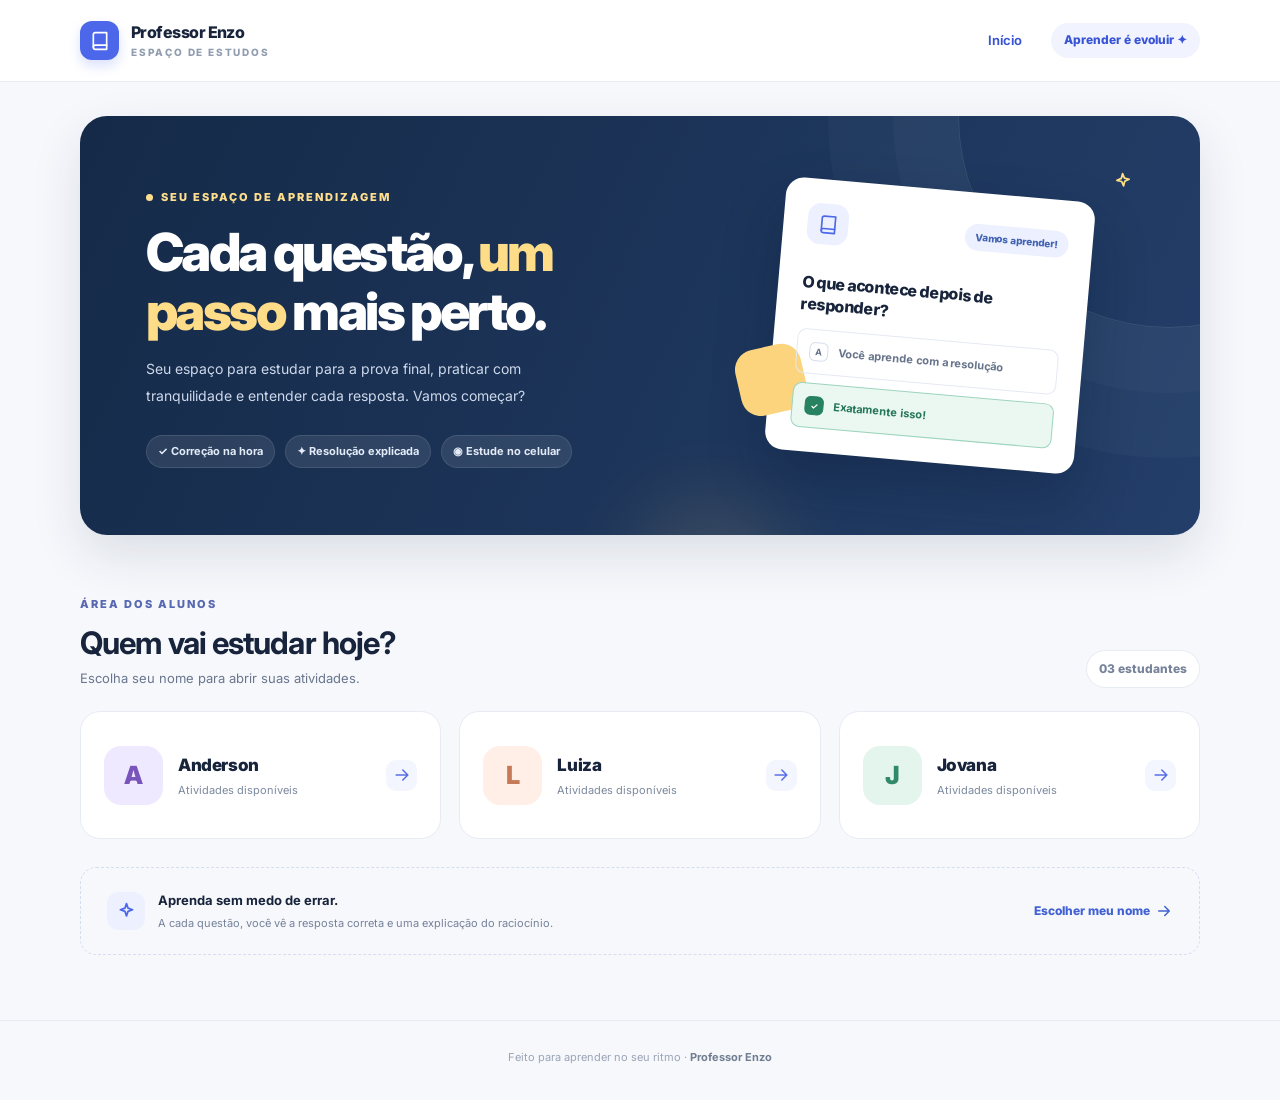
==== capitulos.html @ 3ced5362 "Adiciona aplicativo Professor Enzo" ====
<!doctype html>
<html lang="pt-BR">
<head>
  <meta charset="UTF-8" />
  <meta name="viewport" content="width=device-width, initial-scale=1.0" />
  <meta name="theme-color" content="#142743" />
  <meta name="description" content="Plataforma de atividades e revisão do Professor Enzo. Pratique questões e aprenda com as resoluções." />
  <title>Capítulos | Professor Enzo</title>
  <link rel="preconnect" href="https://fonts.googleapis.com" />
  <link rel="preconnect" href="https://fonts.gstatic.com" crossorigin />
  <link href="https://fonts.googleapis.com/css2?family=Inter:wght@400;500;600;650;700;750;800;850;900&display=swap" rel="stylesheet" />
  <link rel="stylesheet" href="styles.css" />
  <script defer src="questions.js"></script>
  <script defer src="app.js"></script>
</head>
<body data-page="capitulos">
  <header class="site-header"><div class="container">
    <a class="brand" href="index.html" aria-label="Professor Enzo - Início"><span class="brand-mark"><svg width="20" height="20" viewBox="0 0 24 24" fill="none" stroke="currentColor" stroke-width="2" stroke-linecap="round" stroke-linejoin="round" aria-hidden="true"><path d="M4 19.5A2.5 2.5 0 0 1 6.5 17H20"/><path d="M6.5 2H20v20H6.5A2.5 2.5 0 0 1 4 19.5v-15A2.5 2.5 0 0 1 6.5 2Z"/></svg></span><span class="brand-copy">Professor Enzo<small>Espaço de estudos</small></span></a>
    <nav class="nav" aria-label="Navegação principal"><a class="nav-link " href="index.html">Início</a><span class="header-icon">Aprender é evoluir ✦</span></nav>
  </div></header>
  <main class="container subpage-main">
  <a class="back-link" href="index.html"><svg width="17" height="17" viewBox="0 0 24 24" fill="none" stroke="currentColor" stroke-width="2" stroke-linecap="round" stroke-linejoin="round" aria-hidden="true"><path d="m15 18-6-6 6-6"/></svg> Voltar para os alunos</a>
  <div class="page-heading"><span class="eyebrow dark-eyebrow">Seu cantinho de estudos</span><h1>Olá, <span data-aluno-nome></span>! <span aria-hidden="true">✦</span></h1><p>Escolha uma revisão e avance no seu próprio ritmo.</p></div>
  <section aria-label="Capítulos disponíveis" class="chapter-layout">
    <article class="chapter-card"><div class="chapter-top"><span class="chapter-icon"><svg width="20" height="20" viewBox="0 0 24 24" fill="none" stroke="currentColor" stroke-width="2" stroke-linecap="round" stroke-linejoin="round" aria-hidden="true"><path d="M4 19.5A2.5 2.5 0 0 1 6.5 17H20"/><path d="M6.5 2H20v20H6.5A2.5 2.5 0 0 1 4 19.5v-15A2.5 2.5 0 0 1 6.5 2Z"/></svg></span><span class="chapter-tag">CAPÍTULO 01</span></div>
      <h2 id="capitulo-titulo">Revisão geral</h2><p class="chapter-subtitle" id="capitulo-subtitulo"></p>
      <p class="chapter-desc" id="capitulo-descricao"></p>
      <div class="chapter-info"><span><svg width="20" height="20" viewBox="0 0 24 24" fill="none" stroke="currentColor" stroke-width="2" stroke-linecap="round" stroke-linejoin="round" aria-hidden="true"><path d="M4 19.5A2.5 2.5 0 0 1 6.5 17H20"/><path d="M6.5 2H20v20H6.5A2.5 2.5 0 0 1 4 19.5v-15A2.5 2.5 0 0 1 6.5 2Z"/></svg> <strong id="total-questoes">06</strong> questões</span><span><svg width="17" height="17" viewBox="0 0 24 24" fill="none" stroke="currentColor" stroke-width="2" stroke-linecap="round" stroke-linejoin="round" aria-hidden="true"><path d="m5 12 4 4L19 6"/></svg> Correção comentada</span></div>
      <div class="progress-metadata"><strong>Seu progresso</strong><span id="progresso-texto">Ainda não iniciada</span></div>
      <div class="progress-track" role="progressbar" aria-label="Progresso do capítulo"><div class="progress-fill" id="progresso-barra"></div></div>
      <div class="chapter-actions"><a id="iniciar-quiz" class="btn btn-primary" href="quiz.html"><span id="iniciar-texto">Começar revisão</span><svg width="18" height="18" viewBox="0 0 24 24" fill="none" stroke="currentColor" stroke-width="2" stroke-linecap="round" stroke-linejoin="round" aria-hidden="true"><path d="M5 12h14m-6-6 6 6-6 6"/></svg></a><a class="btn btn-outline" hidden id="ver-resultado" href="resultado.html">Ver meu resultado</a></div>
    </article>
    <aside class="how-card"><div class="how-head"><svg width="21" height="21" viewBox="0 0 24 24" fill="none" stroke="currentColor" stroke-width="2" stroke-linecap="round" stroke-linejoin="round" aria-hidden="true"><path d="m12 3 1.8 5.2L19 10l-5.2 1.8L12 17l-1.8-5.2L5 10l5.2-1.8L12 3Z"/></svg> <strong>Como funciona?</strong></div><p>Você não precisa acertar tudo de primeira. O mais importante é aprender.</p>
      <div class="how-steps"><div class="how-step"><span class="how-number">01</span><div><strong>Leia a questão</strong><span>Analise as alternativas com atenção.</span></div></div><div class="how-step"><span class="how-number">02</span><div><strong>Escolha sua resposta</strong><span>A correção aparece na hora.</span></div></div><div class="how-step"><span class="how-number">03</span><div><strong>Entenda a resolução</strong><span>Veja a explicação, acertando ou errando.</span></div></div><div class="how-step"><span class="how-number">04</span><div><strong>Confira seu resultado</strong><span>Veja os acertos e o que pode revisar.</span></div></div></div>
    </aside>
  </section>
  <div class="demo-notice">✦ Esta versão contém <strong>questões de demonstração</strong>. As questões reais poderão ser adicionadas depois no arquivo local de questões.</div>
</main>
  <footer class="site-footer">Feito para aprender no seu ritmo · <strong>Professor Enzo</strong></footer>
</body>
</html>
---- styles.css ----
:root {
  --navy: #142743;
  --navy-light: #213a5b;
  --blue: #4c67e9;
  --blue-deep: #3854d6;
  --blue-soft: #ecf0ff;
  --ink: #17243b;
  --subtle: #69768d;
  --bg: #f7f8fc;
  --line: #e7ebf2;
  --surface: #fff;
  --green: #187a59;
  --green-soft: #eaf8f0;
  --red: #bd4b4b;
  --red-soft: #fff0f0;
  --yellow: #ffd779;
  --shadow: 0 18px 60px rgba(32,50,95,.07);
  color-scheme: light;
}
* { box-sizing: border-box; }
html { scroll-behavior: smooth; }
body { margin: 0; background: var(--bg); color: var(--ink); font-family: 'Inter', -apple-system, BlinkMacSystemFont, 'Segoe UI', Arial, sans-serif; line-height: 1.55; -webkit-font-smoothing: antialiased; }
a { color: inherit; text-decoration: none; }
button { font: inherit; }
button, a { -webkit-tap-highlight-color: transparent; }
button:focus-visible, a:focus-visible, summary:focus-visible { outline: 3px solid #8d9cf7; outline-offset: 3px; }
button:disabled { cursor: not-allowed; }
.container { width: min(1120px, calc(100% - 48px)); margin-inline: auto; }
.container-narrow { width: min(820px, calc(100% - 48px)); margin-inline: auto; }
.site-header { height: 82px; display: flex; align-items: center; background: #fff; border-bottom: 1px solid var(--line); }
.site-header .container { display: flex; align-items: center; justify-content: space-between; gap: 24px; }
.brand { display: inline-flex; align-items: center; gap: 12px; font-weight: 800; letter-spacing: -.55px; font-size: 16px; }
.brand-mark { width: 39px; height: 39px; color: white; background: var(--blue); border-radius: 12px; display: grid; place-items: center; box-shadow: 0 6px 12px rgba(76,103,233,.2); }
.brand-copy { display: flex; flex-direction: column; line-height: 1.2; }
.brand-copy small { color: #909caf; font-size: 10px; text-transform: uppercase; letter-spacing: 1.8px; font-weight: 800; margin-top: 4px; }
.nav { display: flex; align-items: center; gap: 29px; font-size: 13px; font-weight: 650; color: #69758b; }
.nav-link { display: inline-flex; align-items: center; gap: 8px; transition: color .2s; }
.nav-link:hover, .nav-link.current { color: var(--blue-deep); }
.header-icon { background: #f1f3fe; color: var(--blue-deep); padding: 8px 13px; border-radius: 999px; font-size: 12px; font-weight: 800; }
.hero { position: relative; overflow: hidden; margin-top: 34px; border-radius: 27px; min-height: 392px; padding: 55px 66px; background: linear-gradient(115deg, #152a48 0%, #233e69 100%); color: #fff; box-shadow: 0 20px 50px rgba(20,39,67,.12); display: grid; grid-template-columns: 1.15fr .85fr; gap: 28px; align-items: center; }
.hero::before { content: ''; position: absolute; width: 420px; height: 420px; right: -180px; top: -210px; border: 1px solid rgba(255,255,255,.11); border-radius: 50%; box-shadow: 0 0 0 65px rgba(255,255,255,.025),0 0 0 130px rgba(255,255,255,.023); }
.hero::after { content: ''; position: absolute; width: 165px; height: 165px; left: 49%; bottom: -125px; background: #f3c976; opacity: .12; filter: blur(36px); border-radius: 50%; }
.hero-content { position: relative; z-index: 2; }
.eyebrow { display: inline-flex; align-items: center; gap: 8px; font-size: 11px; line-height: 1.4; text-transform: uppercase; letter-spacing: 2px; font-weight: 850; }
.eyebrow.hero-eyebrow { color: #ffdf8d; }
.eyebrow.dark-eyebrow { color: #5869b2; }
.eyebrow-dot { width: 7px; height: 7px; border-radius: 99px; background: currentColor; display: inline-block; }
.hero h1 { max-width: 560px; margin: 15px 0 15px; font-size: clamp(33px, 4.1vw, 53px); letter-spacing: -2.6px; line-height: 1.13; font-weight: 850; }
.hero h1 em { font-style: normal; color: #ffdc87; }
.hero p { max-width: 430px; margin: 0; color: #cdd8ea; font-size: 14px; line-height: 1.9; }
.hero-chips { display: flex; gap: 10px; flex-wrap: wrap; margin-top: 26px; }
.hero-chip { padding: 7px 11px; font-size: 11px; font-weight: 700; background: rgba(255,255,255,.095); border: 1px solid rgba(255,255,255,.10); border-radius: 100px; color: #e4ebf8; }
.hero-art { z-index: 1; position: relative; padding: 18px; }
.paper-card { position: relative; min-height: 252px; width: min(100%, 310px); margin: auto; background: #fff; color: var(--ink); border-radius: 18px; box-shadow: 0 28px 55px rgba(8,23,49,.27); padding: 24px; transform: rotate(5deg); }
.paper-card::before { content: ''; position: absolute; width: 67px; height: 67px; left: -32px; bottom: 35px; border-radius: 20px; background: #fbd47d; z-index: -1; transform: rotate(-18deg); }
.paper-top { display: flex; justify-content: space-between; align-items: center; gap: 12px; margin-bottom: 28px; }
.paper-icon { width: 41px; height: 41px; border-radius: 13px; display: grid; place-items: center; background: #ecf0ff; color: var(--blue); }
.paper-pill { color: #4163b2; background: #edf1ff; padding: 6px 10px; border-radius: 100px; font-size: 10px; font-weight: 800; }
.paper-title { margin: 0 0 14px; font-size: 16px; line-height: 1.35; font-weight: 800; letter-spacing: -.4px; }
.paper-option { display: flex; align-items: center; gap: 10px; padding: 12px; margin-top: 9px; border: 1px solid #e5e9f4; border-radius: 9px; font-size: 11px; font-weight: 700; color: #66738a; }
.paper-option span { border: 1px solid #d7deeb; width: 19px; height: 19px; border-radius: 6px; display: inline-grid; place-items: center; font-size: 9px; }
.paper-option.chosen { background: #ebf8f2; border-color: #9cd4bd; color: #237656; }
.paper-option.chosen span { color: #fff; background: #26825f; border-color: #26825f; }
.float-star { position: absolute; color: #ffdf84; right: 0; top: 0; transform: rotate(-5deg); }
.section-title-row { display: flex; justify-content: space-between; align-items: end; margin: 55px 0 23px; gap: 18px; }
.section-title-row h2 { font-size: clamp(23px, 3vw, 31px); letter-spacing: -.9px; line-height: 1.3; margin: 8px 0 5px; }
.section-title-row p { color: var(--subtle); font-size: 13px; margin: 0; }
.section-counter { font-size: 12px; font-weight: 800; color: #77839a; background: #fff; border: 1px solid var(--line); padding: 9px 12px; border-radius: 100px; white-space: nowrap; }
.students-grid { display: grid; grid-template-columns: repeat(3, minmax(0,1fr)); gap: 18px; }
.aluno-card { background: #fff; border: 1px solid #e7ebf4; padding: 23px; border-radius: 20px; display: flex; align-items: center; gap: 15px; min-height: 128px; transition: transform .2s, box-shadow .2s, border-color .2s; }
.aluno-card:hover { transform: translateY(-4px); box-shadow: var(--shadow); border-color: #c8d2fd; }
.avatar { width: 59px; height: 59px; border-radius: 17px; display: grid; place-items: center; font-size: 25px; font-weight: 850; flex-shrink: 0; }
.avatar-violet { background: #eee9ff; color: #7954bb; }
.avatar-peach { background: #ffefe6; color: #c57956; }
.avatar-mint { background: #e4f5ed; color: #318a67; }
.card-details { min-width: 0; flex: 1; }
.aluno-name { display: block; font-size: 17px; font-weight: 850; letter-spacing: -.4px; }
.aluno-status { color: #7c899e; font-size: 11px; line-height: 1.4; display: block; margin-top: 5px; }
.card-arrow { flex: 0 0 31px; width: 31px; height: 31px; background: #f3f5ff; color: #596fe6; border-radius: 10px; display: grid; place-items: center; }
.info-strip { margin: 28px 0 65px; padding: 22px 26px; border-radius: 16px; border: 1px dashed #d5def1; display: flex; align-items: center; justify-content: space-between; gap: 15px; }
.info-strip-inner { display: flex; align-items: center; gap: 13px; }
.info-icon { color: var(--blue); display: grid; place-items: center; height: 38px; width: 38px; background: #ecf0ff; border-radius: 12px; flex-shrink: 0; }
.info-strip strong { display: block; font-size: 13px; }
.info-strip p { font-size: 11px; color: #75829a; margin: 4px 0 0; }
.link-small { white-space: nowrap; display: inline-flex; align-items: center; gap: 5px; font-size: 12px; color: #4161d4; font-weight: 800; }
.site-footer { text-align: center; padding: 28px 24px 34px; color: #9aa4b6; font-size: 11px; border-top: 1px solid var(--line); }
.site-footer strong { color: #717e92; }
/* Páginas internas */
.subpage-main { padding: 37px 0 84px; }
.back-link { display: inline-flex; gap: 7px; align-items: center; color: #65748b; font-size: 12px; font-weight: 750; padding: 6px 0; }
.back-link:hover { color: var(--blue); }
.page-heading { margin-top: 30px; margin-bottom: 33px; }
.page-heading h1 { margin: 8px 0 8px; font-size: clamp(31px, 4vw, 43px); line-height: 1.2; letter-spacing: -1.8px; }
.page-heading h1 span { color: var(--blue); }
.page-heading p { margin: 0; color: var(--subtle); font-size: 14px; }
.chapter-layout { display: grid; grid-template-columns: minmax(0, 1.7fr) minmax(245px, .9fr); gap: 20px; align-items: stretch; }
.chapter-card { padding: 35px; border: 1px solid var(--line); background: #fff; border-radius: 22px; box-shadow: 0 10px 45px rgba(37,50,88,.045); }
.chapter-top { display: flex; justify-content: space-between; align-items: start; gap: 20px; }
.chapter-icon { height: 60px; width: 60px; background: #ebefff; color: #4c67e9; display: grid; place-items: center; border-radius: 19px; }
.chapter-tag { color: #4964d8; background: #eef1ff; border-radius: 100px; display: inline-block; padding: 7px 12px; font-weight: 800; font-size: 10px; }
.chapter-card h2 { font-size: clamp(24px, 3vw, 31px); letter-spacing: -1px; margin: 28px 0 3px; line-height: 1.2; }
.chapter-card .chapter-subtitle { font-size: 13px; color: #61718a; font-weight: 700; margin: 0; }
.chapter-desc { color: #748095; line-height: 1.9; font-size: 13px; max-width: 495px; margin: 17px 0 23px; }
.chapter-info { display: flex; align-items: center; gap: 14px; padding-bottom: 24px; border-bottom: 1px solid var(--line); flex-wrap: wrap; }
.chapter-info span { display: flex; align-items: center; gap: 7px; color: #53627b; font-size: 12px; font-weight: 700; }
.chapter-info svg { color: #657bde; }
.progress-metadata { display: flex; justify-content: space-between; gap: 10px; font-size: 11px; margin: 23px 0 9px; }
.progress-metadata strong { color: #495a75; }
.progress-metadata span { color: #8a96a9; }
.progress-track { background: #e8ecf7; border-radius: 100px; height: 8px; overflow: hidden; }
.progress-fill { height: 100%; width: 0; background: linear-gradient(90deg,#627afa,#5068e8); border-radius: inherit; transition: width .3s ease; }
.btn { min-height: 52px; border-radius: 12px; display: inline-flex; align-items: center; justify-content: center; gap: 11px; padding: 12px 22px; border: 0; cursor: pointer; font-size: 13px; line-height: 1.35; font-weight: 800; transition: transform .16s, background .16s, box-shadow .16s; }
.btn:hover:not(:disabled) { transform: translateY(-2px); }
.btn-primary { background: var(--blue); color: #fff; box-shadow: 0 9px 20px rgba(65,89,217,.15); }
.btn-primary:hover:not(:disabled) { background: var(--blue-deep); }
.btn-outline { background: #fff; color: #4660cf; border: 1px solid #d8dff4; }
.btn-outline:hover:not(:disabled) { background: #f8f9ff; }
.btn:disabled { opacity: .42; box-shadow: none; }
.btn-block { width: 100%; }
.chapter-actions { margin-top: 25px; display: flex; gap: 10px; flex-wrap: wrap; }
.how-card { background: #eaf0ff; border-radius: 22px; padding: 30px 26px; }
.how-head { display: flex; align-items: center; gap: 11px; color: #28457a; font-size: 16px; letter-spacing: -.5px; }
.how-head svg { color: var(--blue); }
.how-card p { font-size: 12px; color: #657a9d; line-height: 1.85; margin: 12px 0 24px; }
.how-steps { display: flex; flex-direction: column; gap: 26px; }
.how-step { display: flex; gap: 13px; align-items: start; }
.how-number { width: 31px; height: 31px; display: grid; place-items: center; flex: 0 0 31px; border-radius: 10px; background: #fff; color: #516bd4; font-size: 11px; font-weight: 850; }
.how-step strong { font-size: 12px; display: block; color: #354e79; }
.how-step span:last-child { font-size: 11px; color: #7182a1; display: block; margin-top: 3px; line-height: 1.6; }
.demo-notice { margin-top: 20px; padding: 14px 18px; background: #fff9ed; border: 1px solid #f3e5c4; color: #987441; border-radius: 13px; font-size: 12px; }
/* Quiz */
.quiz-topline { display: flex; align-items: center; justify-content: space-between; gap: 12px; margin-bottom: 28px; }
.quiz-user { display: flex; align-items: center; gap: 8px; font-size: 12px; font-weight: 800; color: #475879; background: #fff; padding: 6px 11px 6px 6px; border: 1px solid var(--line); border-radius: 100px; }
.quiz-user .avatar { height: 28px; width: 28px; font-size: 12px; border-radius: 50%; }
.quiz-meta { margin: 0 0 28px; }
.quiz-meta-heading { display: flex; justify-content: space-between; align-items: end; gap: 14px; margin-bottom: 13px; }
.quiz-meta-heading h1 { font-size: 24px; letter-spacing: -.8px; margin: 6px 0 0; }
.quiz-meta-heading > span { font-size: 12px; font-weight: 800; color: #65728b; }
.quiz-card { background: #fff; padding: clamp(25px, 5vw, 43px); border: 1px solid var(--line); border-radius: 22px; box-shadow: 0 13px 60px rgba(28,46,83,.055); }
.question-heading { display: flex; align-items: center; gap: 11px; flex-wrap: wrap; margin-bottom: 22px; }
.question-index { background: #eef1ff; color: var(--blue-deep); font-size: 11px; font-weight: 900; padding: 7px 11px; border-radius: 8px; text-transform: uppercase; letter-spacing: .5px; }
.question-subject { font-size: 11px; color: #8b96a8; font-weight: 800; }
.question-text { font-size: clamp(19px,2.5vw,24px); font-weight: 800; letter-spacing: -.65px; line-height: 1.5; margin: 0 0 27px; }
.choose-label { font-size: 11px; color: #8794a8; font-weight: 800; margin: 0 0 12px; }
.options-grid { display: grid; gap: 11px; }
.opcao { display: flex; align-items: center; text-align: left; width: 100%; gap: 14px; background: #fff; border: 1.5px solid #e6eaf2; padding: 13px 17px; border-radius: 12px; min-height: 65px; color: var(--ink); cursor: pointer; transition: border-color .15s, background .15s, box-shadow .15s; }
.opcao:not(:disabled):hover { border-color: #b8c5ff; background: #fcfdff; }
.opcao-letra { height: 33px; width: 33px; flex: 0 0 33px; background: #f3f5fa; border: 1px solid #e7ebf2; display: grid; place-items: center; color: #718098; border-radius: 9px; font-weight: 850; font-size: 12px; }
.opcao-texto { flex: 1; font-size: 13px; font-weight: 650; line-height: 1.6; }
.opcao-indicador { height: 21px; width: 21px; display: grid; place-items: center; flex-shrink: 0; }
.opcao.is-selected { background: #f7f8ff; border-color: #657af0; box-shadow: 0 0 0 2px rgba(101,122,240,.09); }
.opcao.is-selected .opcao-letra { color: #fff; background: #5d71eb; border-color: #5d71eb; }
.opcao.is-correct { border-color: #8dc9af; background: #eef9f3; box-shadow: none; }
.opcao.is-correct .opcao-letra { color: #fff; background: #299267; border-color: #299267; }
.opcao.is-correct .opcao-indicador { color: #208c5f; }
.opcao.is-wrong { border-color: #ecadad; background: #fff4f4; box-shadow: none; }
.opcao.is-wrong .opcao-letra { color: #fff; background: #cd5b5b; border-color: #cd5b5b; }
.opcao.is-wrong .opcao-indicador { color: #cb5555; }
.opcao:disabled { cursor: default; }
.question-actions { display: flex; justify-content: end; align-items: center; margin-top: 25px; }
.question-actions .btn { min-width: 190px; }
.feedback { margin-top: 29px; border-radius: 15px; padding: 22px; }
.feedback-certo { background: #eef9f2; border: 1px solid #c7ead6; }
.feedback-errado { background: #fff4f2; border: 1px solid #f1d8d0; }
.feedback-top { display: flex; align-items: start; gap: 12px; }
.feedback-symbol { display: grid; place-items: center; flex-shrink: 0; width: 31px; height: 31px; border-radius: 50%; color: #fff; background: #279261; }
.feedback-errado .feedback-symbol { background: #ce6960; }
.feedback h3 { font-size: 15px; letter-spacing: -.3px; margin: 0 0 4px; color: #206d50; }
.feedback-errado h3 { color: #ac514e; }
.feedback p { font-size: 12px; line-height: 1.8; margin: 0; color: #536d61; }
.feedback-errado p { color: #885f5d; }
.feedback-resolution { margin-top: 18px; padding-top: 17px; border-top: 1px solid rgba(0,0,0,.08); }
.feedback-resolution strong { display: block; font-size: 12px; margin-bottom: 6px; }
.quiz-help { margin-top: 20px; color: #8b97aa; text-align: center; font-size: 11px; }
/* Result */
.result-heading { text-align: center; margin: 29px 0 26px; }
.result-heading h1 { font-size: clamp(30px,4vw,40px); margin: 10px 0 6px; letter-spacing: -1.6px; }
.result-heading p { color: var(--subtle); font-size: 13px; margin: 0; }
.result-summary { background: #fff; border: 1px solid var(--line); border-radius: 22px; padding: 32px; text-align: center; box-shadow: var(--shadow); }
.result-ring { width: 175px; height: 175px; margin: 3px auto 19px; border-radius: 50%; background: conic-gradient(#5570ed var(--percentual,0%), #edf0f9 0); display: grid; place-items: center; }
.result-ring-inner { background: #fff; border-radius: 50%; width: 143px; height: 143px; display: flex; flex-direction: column; justify-content: center; align-items: center; }
.result-ring-inner strong { font-size: 39px; line-height: 1.2; letter-spacing: -1.8px; }
.result-ring-inner span { color: #9ba5b5; font-size: 11px; font-weight: 700; }
.result-message { font-size: 16px; margin: 0 0 23px; letter-spacing: -.4px; font-weight: 750; }
.result-stats { display: grid; grid-template-columns: repeat(3, 1fr); max-width: 540px; margin: 0 auto; gap: 11px; }
.stat { padding: 13px 10px; border-radius: 12px; background: #f7f8fc; }
.stat strong { display: block; font-size: 25px; line-height: 1.4; }
.stat span { font-size: 11px; color: #79859a; font-weight: 750; }
.stat.correct strong { color: #259166; }
.stat.incorrect strong { color: #d56b67; }
.results-title { margin: 36px 0 16px; display: flex; justify-content: space-between; align-items: end; gap: 12px; }
.results-title h2 { font-size: 21px; margin: 0; letter-spacing: -.6px; }
.results-title span { color: #8a98ad; font-size: 12px; }
.review-list { display: flex; flex-direction: column; gap: 10px; }
.resumo-questao { background: #fff; border: 1px solid var(--line); border-radius: 13px; overflow: hidden; }
.resumo-cabecalho { display: flex; align-items: center; gap: 12px; cursor: pointer; padding: 15px 19px; list-style: none; }
.resumo-cabecalho::-webkit-details-marker { display: none; }
.resumo-status { border-radius: 50%; display: grid; place-items: center; color: #228963; background: #e8f7ef; flex: 0 0 28px; height: 28px; }
.resumo-errado .resumo-status { background: #fff1f0; color: #c8665f; }
.resumo-titulo { flex: 1; font-size: 12px; font-weight: 800; }
.resumo-badge { color: #24845e; background: #effaf3; padding: 4px 10px; font-size: 10px; border-radius: 100px; font-weight: 800; }
.resumo-errado .resumo-badge { color: #b35f5a; background: #fff1f0; }
.resumo-chevron { color: #919daf; margin-left: 4px; }
.resumo-questao[open] .resumo-chevron { transform: rotate(180deg); }
.resumo-conteudo { border-top: 1px solid var(--line); padding: 17px 20px 20px 59px; }
.resumo-conteudo p { font-size: 12px; color: #66738b; margin: 7px 0; line-height: 1.8; }
.resumo-conteudo .resumo-enunciado { color: var(--ink); font-weight: 800; }
.resumo-conteudo .resumo-explicacao { background: #f6f8ff; color: #526487; border-radius: 10px; padding: 13px; margin-top: 13px; }
.result-actions { display: flex; flex-wrap: wrap; justify-content: center; gap: 11px; margin-top: 28px; }
[hidden] { display: none !important; }
@media(max-width: 980px) { .hero { grid-template-columns: 1.3fr .8fr; padding: 43px 43px; } .paper-card { transform: rotate(4deg) scale(.92); } .students-grid { gap: 13px; } .aluno-card { padding: 16px; gap: 11px; } .avatar { width: 49px; height: 49px; font-size: 23px; } .card-arrow { flex-basis: 27px; width: 27px; height: 27px; } }
@media(max-width: 740px) { .site-header { height: 71px; } .container, .container-narrow { width: min(100% - 34px, 640px); } .hero { display: block; padding: 41px 29px; margin-top: 20px; min-height: unset; } .hero h1 { font-size: clamp(35px, 7vw, 47px); } .hero-art { display: none; } .hero-chips { margin-top: 23px; } .nav { gap: 9px; } .header-icon { display: none; } .section-title-row { margin-top: 37px; } .students-grid { grid-template-columns: 1fr; gap: 12px; } .aluno-card { min-height: 96px; padding: 18px; } .avatar { width: 54px; height: 54px; } .card-arrow { margin-left: auto; } .info-strip { align-items: start; margin-bottom: 45px; } .chapter-layout { grid-template-columns: 1fr; } .how-card { display: none; } .subpage-main { padding: 25px 0 54px; } .page-heading { margin: 24px 0 24px; } .chapter-card { padding: 25px; } .quiz-card { padding: 25px 20px; } .quiz-topline { margin-bottom: 25px; } }
@media(max-width: 440px) { .brand { gap: 9px; font-size: 14px; } .brand-mark { width: 35px; height: 35px; } .nav-link { font-size: 12px; } .nav-link svg { display: none; } .hero { padding: 37px 24px; border-radius: 21px; } .hero h1 { letter-spacing: -1.7px; } .hero p { font-size: 13px; } .hero-chip { font-size: 10px; } .section-counter { display: none; } .info-strip { display: block; } .link-small { margin: 14px 0 0 51px; } .chapter-actions > * { width: 100%; } .quiz-meta-heading h1 { font-size: 21px; } .quiz-meta-heading > span { font-size: 11px; } .question-text { font-size: 18px; } .opcao { min-height: 62px; } .question-actions .btn { width: 100%; } .result-summary { padding: 25px 17px; } .result-stats { gap: 7px; } .stat { padding: 10px 4px; } .stat strong { font-size: 22px; } .result-actions > * { width: 100%; } .resumo-cabecalho { gap: 8px; padding: 14px 11px; } .resumo-titulo { font-size: 11px; } .resumo-conteudo { padding: 15px; } .resumo-badge { font-size: 9px; } }
@media(prefers-reduced-motion:reduce) { html { scroll-behavior: auto; } *, *::before, *::after { transition-duration: .01ms!important; animation-duration: .01ms!important; } }
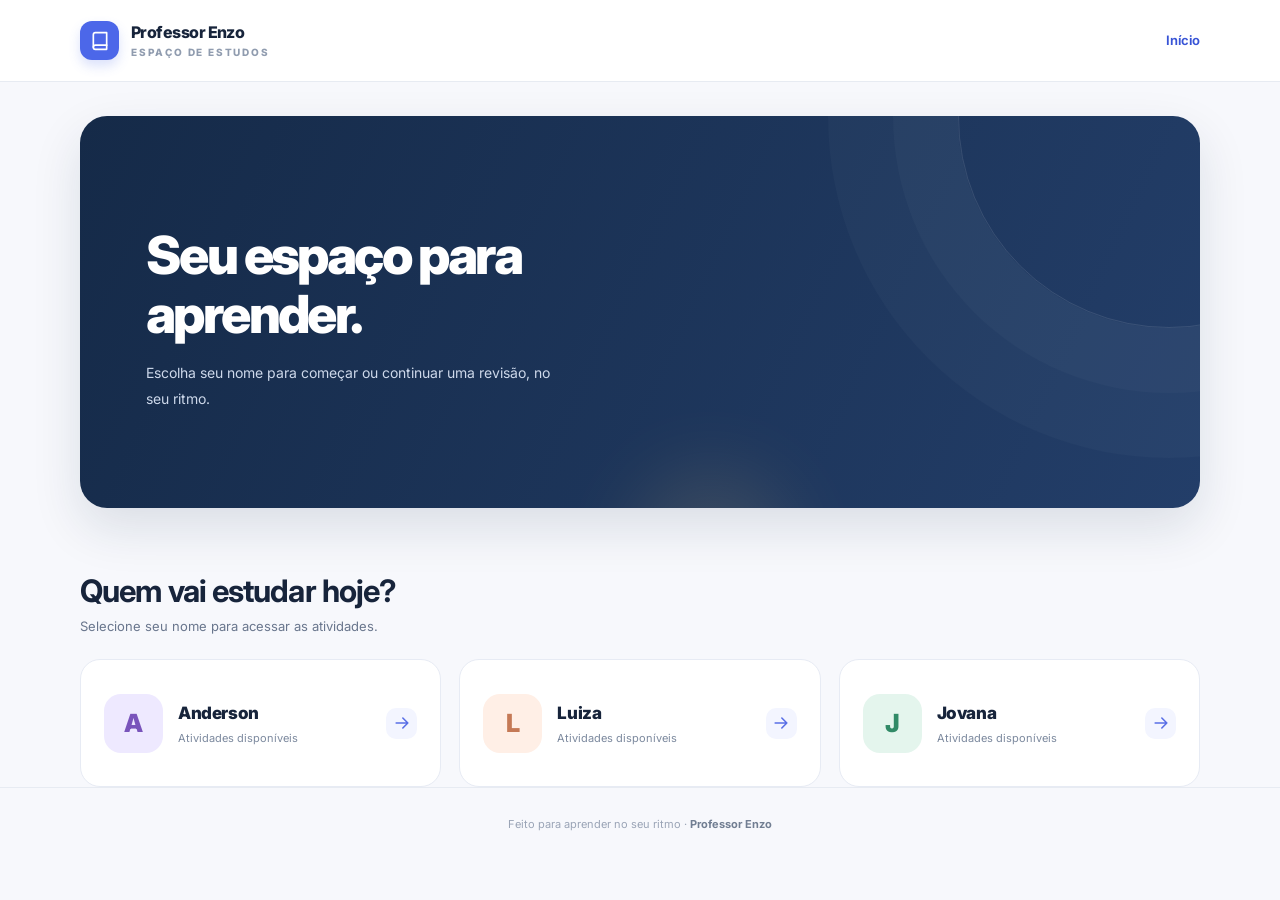
==== commit 055abded: "style: simplifica interface em capitulos.html" ====
--- a/capitulos.html
+++ b/capitulos.html
@@ -16,11 +16,11 @@
 <body data-page="capitulos">
   <header class="site-header"><div class="container">
     <a class="brand" href="index.html" aria-label="Professor Enzo - Início"><span class="brand-mark"><svg width="20" height="20" viewBox="0 0 24 24" fill="none" stroke="currentColor" stroke-width="2" stroke-linecap="round" stroke-linejoin="round" aria-hidden="true"><path d="M4 19.5A2.5 2.5 0 0 1 6.5 17H20"/><path d="M6.5 2H20v20H6.5A2.5 2.5 0 0 1 4 19.5v-15A2.5 2.5 0 0 1 6.5 2Z"/></svg></span><span class="brand-copy">Professor Enzo<small>Espaço de estudos</small></span></a>
-    <nav class="nav" aria-label="Navegação principal"><a class="nav-link " href="index.html">Início</a><span class="header-icon">Aprender é evoluir ✦</span></nav>
+    <nav class="nav" aria-label="Navegação principal"><a class="nav-link " href="index.html">Início</a></nav>
   </div></header>
   <main class="container subpage-main">
   <a class="back-link" href="index.html"><svg width="17" height="17" viewBox="0 0 24 24" fill="none" stroke="currentColor" stroke-width="2" stroke-linecap="round" stroke-linejoin="round" aria-hidden="true"><path d="m15 18-6-6 6-6"/></svg> Voltar para os alunos</a>
-  <div class="page-heading"><span class="eyebrow dark-eyebrow">Seu cantinho de estudos</span><h1>Olá, <span data-aluno-nome></span>! <span aria-hidden="true">✦</span></h1><p>Escolha uma revisão e avance no seu próprio ritmo.</p></div>
+  <div class="page-heading"><h1>Olá, <span data-aluno-nome></span>!</h1><p>Escolha sua atividade para começar.</p></div>
   <section aria-label="Capítulos disponíveis" class="chapter-layout">
     <article class="chapter-card"><div class="chapter-top"><span class="chapter-icon"><svg width="20" height="20" viewBox="0 0 24 24" fill="none" stroke="currentColor" stroke-width="2" stroke-linecap="round" stroke-linejoin="round" aria-hidden="true"><path d="M4 19.5A2.5 2.5 0 0 1 6.5 17H20"/><path d="M6.5 2H20v20H6.5A2.5 2.5 0 0 1 4 19.5v-15A2.5 2.5 0 0 1 6.5 2Z"/></svg></span><span class="chapter-tag">CAPÍTULO 01</span></div>
       <h2 id="capitulo-titulo">Revisão geral</h2><p class="chapter-subtitle" id="capitulo-subtitulo"></p>
@@ -30,11 +30,9 @@
       <div class="progress-track" role="progressbar" aria-label="Progresso do capítulo"><div class="progress-fill" id="progresso-barra"></div></div>
       <div class="chapter-actions"><a id="iniciar-quiz" class="btn btn-primary" href="quiz.html"><span id="iniciar-texto">Começar revisão</span><svg width="18" height="18" viewBox="0 0 24 24" fill="none" stroke="currentColor" stroke-width="2" stroke-linecap="round" stroke-linejoin="round" aria-hidden="true"><path d="M5 12h14m-6-6 6 6-6 6"/></svg></a><a class="btn btn-outline" hidden id="ver-resultado" href="resultado.html">Ver meu resultado</a></div>
     </article>
-    <aside class="how-card"><div class="how-head"><svg width="21" height="21" viewBox="0 0 24 24" fill="none" stroke="currentColor" stroke-width="2" stroke-linecap="round" stroke-linejoin="round" aria-hidden="true"><path d="m12 3 1.8 5.2L19 10l-5.2 1.8L12 17l-1.8-5.2L5 10l5.2-1.8L12 3Z"/></svg> <strong>Como funciona?</strong></div><p>Você não precisa acertar tudo de primeira. O mais importante é aprender.</p>
-      <div class="how-steps"><div class="how-step"><span class="how-number">01</span><div><strong>Leia a questão</strong><span>Analise as alternativas com atenção.</span></div></div><div class="how-step"><span class="how-number">02</span><div><strong>Escolha sua resposta</strong><span>A correção aparece na hora.</span></div></div><div class="how-step"><span class="how-number">03</span><div><strong>Entenda a resolução</strong><span>Veja a explicação, acertando ou errando.</span></div></div><div class="how-step"><span class="how-number">04</span><div><strong>Confira seu resultado</strong><span>Veja os acertos e o que pode revisar.</span></div></div></div>
-    </aside>
+
   </section>
-  <div class="demo-notice">✦ Esta versão contém <strong>questões de demonstração</strong>. As questões reais poderão ser adicionadas depois no arquivo local de questões.</div>
+  <p class="demo-notice">Esta atividade contém questões de demonstração.</p>
 </main>
   <footer class="site-footer">Feito para aprender no seu ritmo · <strong>Professor Enzo</strong></footer>
 </body>
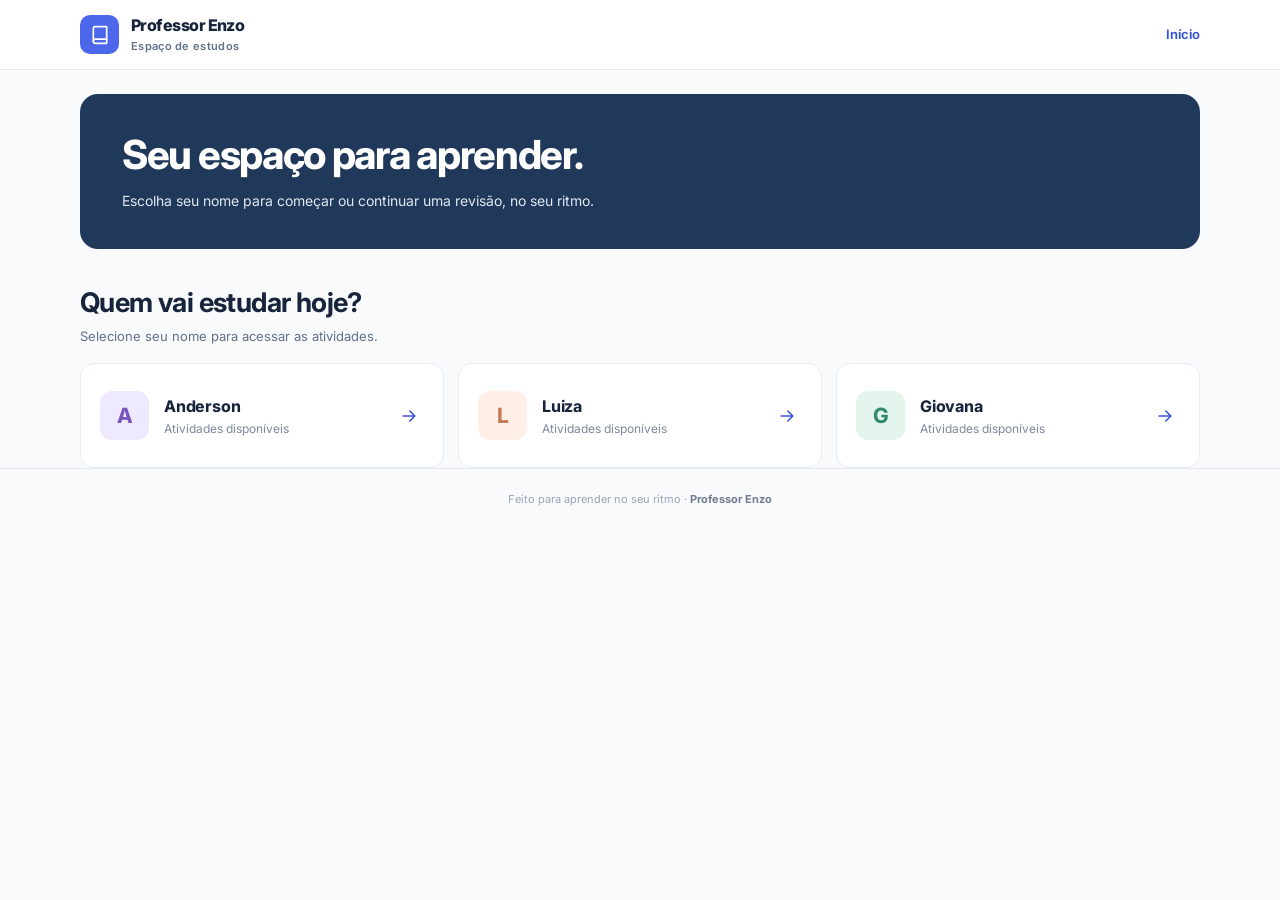
==== commit 378b3ab8: "feat: integra revisão de Luiza em capitulos.html" ====
--- a/capitulos.html
+++ b/capitulos.html
@@ -11,6 +11,7 @@
   <link href="https://fonts.googleapis.com/css2?family=Inter:wght@400;500;600;650;700;750;800;850;900&display=swap" rel="stylesheet" />
   <link rel="stylesheet" href="styles.css" />
   <script defer src="questions.js"></script>
+  <script defer src="questions-luiza-23-11.js"></script>
   <script defer src="app.js"></script>
 </head>
 <body data-page="capitulos">
@@ -21,18 +22,7 @@
   <main class="container subpage-main">
   <a class="back-link" href="index.html"><svg width="17" height="17" viewBox="0 0 24 24" fill="none" stroke="currentColor" stroke-width="2" stroke-linecap="round" stroke-linejoin="round" aria-hidden="true"><path d="m15 18-6-6 6-6"/></svg> Voltar para os alunos</a>
   <div class="page-heading"><h1>Olá, <span data-aluno-nome></span>!</h1><p>Escolha sua atividade para começar.</p></div>
-  <section aria-label="Capítulos disponíveis" class="chapter-layout">
-    <article class="chapter-card"><div class="chapter-top"><span class="chapter-icon"><svg width="20" height="20" viewBox="0 0 24 24" fill="none" stroke="currentColor" stroke-width="2" stroke-linecap="round" stroke-linejoin="round" aria-hidden="true"><path d="M4 19.5A2.5 2.5 0 0 1 6.5 17H20"/><path d="M6.5 2H20v20H6.5A2.5 2.5 0 0 1 4 19.5v-15A2.5 2.5 0 0 1 6.5 2Z"/></svg></span><span class="chapter-tag">CAPÍTULO 01</span></div>
-      <h2 id="capitulo-titulo">Revisão geral</h2><p class="chapter-subtitle" id="capitulo-subtitulo"></p>
-      <p class="chapter-desc" id="capitulo-descricao"></p>
-      <div class="chapter-info"><span><svg width="20" height="20" viewBox="0 0 24 24" fill="none" stroke="currentColor" stroke-width="2" stroke-linecap="round" stroke-linejoin="round" aria-hidden="true"><path d="M4 19.5A2.5 2.5 0 0 1 6.5 17H20"/><path d="M6.5 2H20v20H6.5A2.5 2.5 0 0 1 4 19.5v-15A2.5 2.5 0 0 1 6.5 2Z"/></svg> <strong id="total-questoes">06</strong> questões</span><span><svg width="17" height="17" viewBox="0 0 24 24" fill="none" stroke="currentColor" stroke-width="2" stroke-linecap="round" stroke-linejoin="round" aria-hidden="true"><path d="m5 12 4 4L19 6"/></svg> Correção comentada</span></div>
-      <div class="progress-metadata"><strong>Seu progresso</strong><span id="progresso-texto">Ainda não iniciada</span></div>
-      <div class="progress-track" role="progressbar" aria-label="Progresso do capítulo"><div class="progress-fill" id="progresso-barra"></div></div>
-      <div class="chapter-actions"><a id="iniciar-quiz" class="btn btn-primary" href="quiz.html"><span id="iniciar-texto">Começar revisão</span><svg width="18" height="18" viewBox="0 0 24 24" fill="none" stroke="currentColor" stroke-width="2" stroke-linecap="round" stroke-linejoin="round" aria-hidden="true"><path d="M5 12h14m-6-6 6 6-6 6"/></svg></a><a class="btn btn-outline" hidden id="ver-resultado" href="resultado.html">Ver meu resultado</a></div>
-    </article>
-
-  </section>
-  <p class="demo-notice">Esta atividade contém questões de demonstração.</p>
+  <section aria-label="Capítulos disponíveis" class="chapter-layout" id="capitulos-lista"></section>
 </main>
   <footer class="site-footer">Feito para aprender no seu ritmo · <strong>Professor Enzo</strong></footer>
 </body>
--- a/styles.css
+++ b/styles.css
@@ -212,3 +212,108 @@
 @media(max-width: 740px) { .site-header { height: 71px; } .container, .container-narrow { width: min(100% - 34px, 640px); } .hero { display: block; padding: 41px 29px; margin-top: 20px; min-height: unset; } .hero h1 { font-size: clamp(35px, 7vw, 47px); } .hero-art { display: none; } .hero-chips { margin-top: 23px; } .nav { gap: 9px; } .header-icon { display: none; } .section-title-row { margin-top: 37px; } .students-grid { grid-template-columns: 1fr; gap: 12px; } .aluno-card { min-height: 96px; padding: 18px; } .avatar { width: 54px; height: 54px; } .card-arrow { margin-left: auto; } .info-strip { align-items: start; margin-bottom: 45px; } .chapter-layout { grid-template-columns: 1fr; } .how-card { display: none; } .subpage-main { padding: 25px 0 54px; } .page-heading { margin: 24px 0 24px; } .chapter-card { padding: 25px; } .quiz-card { padding: 25px 20px; } .quiz-topline { margin-bottom: 25px; } }
 @media(max-width: 440px) { .brand { gap: 9px; font-size: 14px; } .brand-mark { width: 35px; height: 35px; } .nav-link { font-size: 12px; } .nav-link svg { display: none; } .hero { padding: 37px 24px; border-radius: 21px; } .hero h1 { letter-spacing: -1.7px; } .hero p { font-size: 13px; } .hero-chip { font-size: 10px; } .section-counter { display: none; } .info-strip { display: block; } .link-small { margin: 14px 0 0 51px; } .chapter-actions > * { width: 100%; } .quiz-meta-heading h1 { font-size: 21px; } .quiz-meta-heading > span { font-size: 11px; } .question-text { font-size: 18px; } .opcao { min-height: 62px; } .question-actions .btn { width: 100%; } .result-summary { padding: 25px 17px; } .result-stats { gap: 7px; } .stat { padding: 10px 4px; } .stat strong { font-size: 22px; } .result-actions > * { width: 100%; } .resumo-cabecalho { gap: 8px; padding: 14px 11px; } .resumo-titulo { font-size: 11px; } .resumo-conteudo { padding: 15px; } .resumo-badge { font-size: 9px; } }
 @media(prefers-reduced-motion:reduce) { html { scroll-behavior: auto; } *, *::before, *::after { transition-duration: .01ms!important; animation-duration: .01ms!important; } }
+
+
+/* Ajustes de clareza visual e responsividade — 2026-11 */
+:root {
+  --bg: #f8fafc;
+  --subtle: #627189;
+  --line: #e3e8f0;
+  --shadow: 0 6px 22px rgba(20, 39, 67, .04);
+}
+.site-header { height: 70px; }
+.brand-mark { box-shadow: none; border-radius: 10px; }
+.brand-copy small { text-transform: none; letter-spacing: .3px; font-size: 11px; font-weight: 600; color: var(--subtle); }
+.nav { gap: 0; }
+.hero {
+  display: block;
+  min-height: 0;
+  margin-top: 24px;
+  padding: 37px 42px;
+  border-radius: 18px;
+  background: #203859;
+  box-shadow: none;
+}
+.hero::before, .hero::after { display: none; }
+.hero h1 { max-width: 650px; margin: 0 0 10px; font-size: clamp(29px, 3.3vw, 40px); line-height: 1.2; letter-spacing: -1.3px; font-weight: 750; }
+.hero p { max-width: 580px; color: #e0e8f3; line-height: 1.65; font-size: 14px; }
+.section-title-row { margin: 36px 0 17px; }
+.section-title-row h2 { margin: 0 0 6px; font-size: clamp(22px, 2.6vw, 27px); letter-spacing: -.6px; }
+.section-title-row p { font-size: 13px; }
+.students-grid { gap: 14px; }
+.aluno-card { min-height: 105px; padding: 19px; border-radius: 14px; box-shadow: none; transition: border-color .15s, box-shadow .15s; }
+.aluno-card:hover { transform: none; box-shadow: var(--shadow); border-color: #aabce5; }
+.avatar { width: 49px; height: 49px; border-radius: 12px; font-size: 21px; font-weight: 750; }
+.aluno-name { font-size: 16px; font-weight: 750; letter-spacing: -.2px; }
+.aluno-status { font-size: 12px; margin-top: 3px; }
+.card-arrow { background: transparent; color: var(--blue-deep); }
+.site-footer { padding: 22px 16px 27px; }
+.subpage-main { padding: 26px 0 58px; }
+.page-heading { margin: 20px 0 24px; }
+.page-heading h1 { font-size: clamp(27px, 3.6vw, 37px); letter-spacing: -1.1px; }
+.chapter-layout { grid-template-columns: minmax(0, 1fr); max-width: 820px; }
+.chapter-card { padding: 30px; border-radius: 16px; box-shadow: none; }
+.chapter-icon { width: 48px; height: 48px; border-radius: 12px; }
+.chapter-card h2 { margin-top: 19px; font-size: clamp(24px, 2.6vw, 29px); }
+.chapter-desc { line-height: 1.65; margin: 13px 0 20px; }
+.chapter-info { padding-bottom: 19px; }
+.progress-metadata { margin-top: 20px; }
+.progress-fill { background: var(--blue); }
+.btn { min-height: 48px; border-radius: 10px; font-size: 13px; }
+.btn-primary { box-shadow: none; }
+.btn:hover:not(:disabled) { transform: none; }
+.demo-notice { max-width: 820px; margin-top: 13px; padding: 0; background: transparent; border: 0; color: var(--subtle); font-size: 12px; }
+.quiz-topline { margin-bottom: 19px; }
+.quiz-meta { margin-bottom: 18px; }
+.quiz-meta-heading h1 { margin-top: 0; font-size: clamp(20px, 2.7vw, 24px); }
+.quiz-card { padding: clamp(23px, 4vw, 32px); border-radius: 16px; box-shadow: none; }
+.question-heading { margin-bottom: 15px; }
+.question-index { font-weight: 750; }
+.question-text { font-size: clamp(18px, 2.6vw, 23px); line-height: 1.48; font-weight: 750; letter-spacing: -.3px; overflow-wrap: anywhere; }
+.options-grid { gap: 9px; }
+.opcao { min-height: 56px; padding: 12px 14px; gap: 12px; border-radius: 10px; }
+.opcao-texto { font-size: 14px; line-height: 1.5; overflow-wrap: anywhere; }
+.opcao-letra { width: 31px; height: 31px; flex-basis: 31px; }
+.feedback { margin-top: 21px; padding: 18px; border-radius: 12px; }
+.feedback p, .resumo-conteudo p { font-size: 13px; line-height: 1.7; }
+.question-actions { margin-top: 19px; }
+.result-heading { margin: 19px 0 22px; }
+.result-heading h1 { font-size: clamp(27px, 3.8vw, 35px); letter-spacing: -1.1px; }
+.result-summary { padding: 25px; border-radius: 16px; box-shadow: none; }
+.result-ring { width: 140px; height: 140px; margin-bottom: 16px; }
+.result-ring-inner { width: 114px; height: 114px; }
+.result-ring-inner strong { font-size: 31px; }
+.result-message { font-size: 15px; margin-bottom: 17px; }
+.results-title { margin-top: 30px; }
+.resumo-titulo { min-width: 0; overflow-wrap: anywhere; }
+.resumo-conteudo { padding: 16px 20px; }
+.resumo-conteudo .resumo-explicacao { background: #f6f8fb; }
+@media (min-width: 641px) and (max-width: 980px) {
+  .students-grid { grid-template-columns: repeat(2, minmax(0, 1fr)); }
+}
+@media (max-width: 740px) {
+  .site-header { height: 66px; }
+  .hero { padding: 29px 27px; margin-top: 17px; }
+  .hero h1 { font-size: clamp(27px, 5.8vw, 35px); }
+  .section-title-row { margin-top: 29px; }
+  .subpage-main { padding-top: 22px; }
+}
+@media (max-width: 640px) {
+  .students-grid { grid-template-columns: 1fr; }
+  .aluno-card { min-height: 88px; padding: 15px; }
+  .chapter-card { padding: 22px; }
+  .question-actions .btn { width: 100%; }
+  .quiz-meta-heading { align-items: flex-start; flex-direction: column; gap: 5px; }
+  .quiz-card { padding: 22px 18px; }
+  .result-stats { gap: 7px; }
+  .result-summary { padding: 24px 15px; }
+}
+@media (max-width: 380px) {
+  .container, .container-narrow { width: calc(100% - 28px); }
+  .hero { padding: 25px 20px; }
+  .hero h1 { letter-spacing: -.6px; }
+  .quiz-user { max-width: 50%; min-width: 0; }
+  .quiz-user [data-aluno-nome] { overflow-wrap: anywhere; }
+  .opcao { padding: 11px; gap: 9px; }
+  .resumo-badge { padding-inline: 6px; }
+}
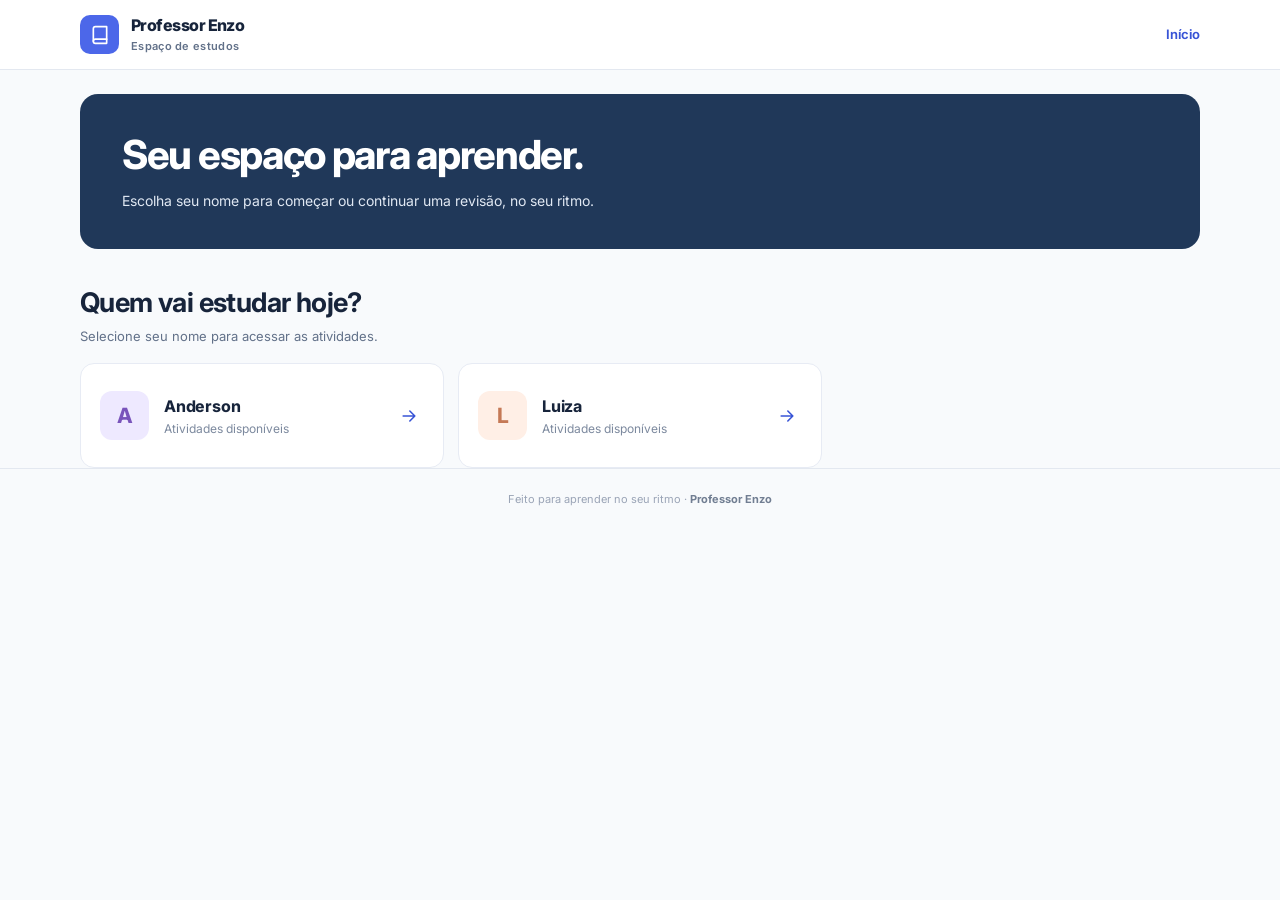
==== commit 35f15e93: "feat: carrega apenas atividades reais em capitulos.html" ====
--- a/capitulos.html
+++ b/capitulos.html
@@ -10,8 +10,8 @@
   <link rel="preconnect" href="https://fonts.gstatic.com" crossorigin />
   <link href="https://fonts.googleapis.com/css2?family=Inter:wght@400;500;600;650;700;750;800;850;900&display=swap" rel="stylesheet" />
   <link rel="stylesheet" href="styles.css" />
-  <script defer src="questions.js"></script>
   <script defer src="questions-luiza-23-11.js"></script>
+  <script defer src="questions-anderson-23-11.js"></script>
   <script defer src="app.js"></script>
 </head>
 <body data-page="capitulos">
--- a/styles.css
+++ b/styles.css
@@ -317,3 +317,84 @@
   .opcao { padding: 11px; gap: 9px; }
   .resumo-badge { padding-inline: 6px; }
 }
+
+
+/* Atividades discursivas e gráficos da revisão 23/11 */
+.chapter-layout { display: grid; grid-template-columns: 1fr; gap: 14px; max-width: 820px; }
+.chapter-card { min-width: 0; }
+.chapter-card h2 { margin-top: 14px; }
+.chapter-info { gap: 12px 20px; }
+.question-subitems { list-style: lower-alpha; margin: 0 0 22px; padding-left: 24px; }
+.question-subitems li { padding-left: 3px; margin-bottom: 9px; font-size: 15px; line-height: 1.6; }
+.question-text { white-space: pre-line; }
+.open-answer { margin-top: 19px; }
+.open-answer label { display: block; font-weight: 750; font-size: 14px; }
+.open-answer p { margin: 4px 0 12px; color: var(--subtle); font-size: 12px; }
+.open-answer textarea { display: block; width: 100%; min-height: 140px; resize: vertical; padding: 14px; border: 1.5px solid #cbd5e5; border-radius: 10px; background: #fff; color: var(--ink); font: inherit; font-size: 15px; line-height: 1.6; }
+.open-answer textarea:focus-visible { outline: 3px solid #8d9cf7; outline-offset: 2px; }
+.open-answer textarea:disabled { background: #f8fafc; color: #475569; }
+.feedback-neutro { background: #f3f6ff; border: 1px solid #d8e1f7; }
+.feedback-neutro .feedback-symbol { background: var(--blue); }
+.feedback-neutro h3 { color: #29457b; }
+.feedback-neutro p { color: #475879; }
+.feedback-resolution p, .resumo-explicacao, .resumo-sua-resposta { white-space: pre-line; overflow-wrap: anywhere; }
+.self-check { margin-top: 18px; padding: 17px 18px; border: 1px solid var(--line); border-radius: 12px; }
+.self-check h3 { font-size: 15px; margin: 0 0 4px; }
+.self-check p { margin: 0 0 12px; color: var(--subtle); font-size: 12px; }
+.self-check-actions { display: flex; gap: 10px; flex-wrap: wrap; }
+.self-check-actions .btn { flex: 1 1 160px; }
+.self-check-actions [aria-pressed="true"] { border-color: var(--blue); background: var(--blue-soft); color: var(--blue-deep); box-shadow: 0 0 0 1px var(--blue); }
+.chart-figure { margin: 20px 0 25px; padding: 18px; border: 1px solid var(--line); border-radius: 12px; background: #fbfcff; }
+.chart-title { font-size: 14px; font-weight: 750; text-align: center; margin-bottom: 19px; line-height: 1.5; }
+.chart-columns { display: flex; gap: 9px; align-items: stretch; }
+.chart-column-group { flex: 1; min-width: 0; display: flex; flex-direction: column; align-items: center; }
+.chart-column-plot { height: 190px; width: 100%; display: flex; align-items: flex-end; justify-content: center; gap: 4px; border-bottom: 1px solid #cad3e2; padding-inline: 3px; }
+.chart-column-bar { min-width: 8px; max-width: 76px; flex: 1; position: relative; border-radius: 4px 4px 0 0; }
+.chart-column-value { position: absolute; top: -23px; left: 0; width: 100%; text-align: center; font-weight: 700; font-size: 12px; color: var(--ink); }
+.chart-axis-label { display: block; font-size: 11px; color: var(--subtle); text-align: center; line-height: 1.3; margin-top: 10px; overflow-wrap: anywhere; }
+.chart-legend { display: flex; justify-content: center; gap: 18px; flex-wrap: wrap; margin-top: 14px; }
+.chart-legend-item { display: flex; align-items: center; gap: 7px; font-size: 12px; color: #4c5b72; }
+.chart-legend-swatch { display: inline-block; width: 12px; height: 12px; border-radius: 3px; flex-shrink: 0; }
+.chart-scroll { overflow-x: auto; }
+.chart-line { display: block; width: 100%; min-width: 500px; }
+.chart-pie-layout { display: flex; align-items: center; justify-content: center; gap: 26px; flex-wrap: wrap; }
+.chart-pie { width: 176px; height: 176px; border-radius: 50%; flex-shrink: 0; }
+.chart-pie-legend { display: grid; gap: 12px; }
+.chart-pictogram { display: grid; gap: 12px; }
+.chart-pictogram-row { display: grid; grid-template-columns: 85px 1fr 36px; align-items: center; gap: 10px; }
+.chart-pictogram-label { font-size: 12px; font-weight: 650; }
+.chart-pictogram-squares { display: flex; gap: 8px; flex-wrap: wrap; }
+.chart-pictogram-square { display: inline-block; width: 27px; height: 27px; border: 1px solid #7e8bad; background: #b1bfdc; border-radius: 3px; }
+.chart-pictogram-total { font-size: 12px; font-weight: 700; text-align: right; }
+.chart-note { font-size: 11px; color: var(--subtle); margin: 12px 0 0; }
+.chart-horizontal,.chart-divergent { display: grid; gap: 15px; }
+.chart-h-row { display: grid; grid-template-columns: 108px 1fr; gap: 12px; align-items: center; }
+.chart-h-label,.chart-d-label { font-size: 12px; font-weight: 700; }
+.chart-h-stack { display: grid; gap: 5px; }
+.chart-h-line { display: flex; align-items: center; gap: 8px; height: 22px; }
+.chart-h-bar { height: 19px; border-radius: 3px; }
+.chart-h-value { font-size: 11px; min-width: 35px; font-weight: 700; }
+.chart-d-row { display: grid; grid-template-columns: 110px 1fr 33px; gap: 8px; align-items: center; }
+.chart-d-track { position: relative; height: 28px; background: linear-gradient(to right, transparent calc(50% - 1px), #a3b0c5 calc(50% - 1px), #a3b0c5 calc(50% + 1px), transparent calc(50% + 1px)); }
+.chart-d-bar { position: absolute; top: 3px; height: 22px; border-radius: 3px; }
+.chart-d-value { font-size: 11px; font-weight: 750; text-align: right; }
+.chart-data { margin-top: 16px; font-size: 12px; color: var(--subtle); }
+.chart-data summary { cursor: pointer; font-weight: 650; }
+.chart-data table { border-collapse: collapse; width: 100%; margin-top: 10px; color: var(--ink); }
+.chart-data th,.chart-data td { border-bottom: 1px solid #e3e8f0; padding: 8px 6px; text-align: left; }
+.chart-data th { font-weight: 700; }
+@media (max-width: 600px) {
+  .question-subitems li { font-size: 14px; }
+  .chart-figure { padding: 13px 10px; margin-top: 17px; }
+  .chart-column-plot { height: 165px; }
+  .chart-columns { gap: 5px; }
+  .chart-column-value { font-size: 11px; }
+  .chart-axis-label { font-size: 10px; }
+  .chart-h-row { grid-template-columns: 83px 1fr; gap: 7px; }
+  .chart-d-row { grid-template-columns: 76px 1fr 28px; gap: 5px; }
+  .chart-pictogram-row { grid-template-columns: 72px 1fr 25px; gap: 5px; }
+  .chart-pictogram-squares { gap: 4px; }
+  .chart-pictogram-square { width: 19px; height: 19px; }
+  .self-check-actions .btn { width: 100%; }
+  .result-stats .stat span { overflow-wrap: anywhere; }
+}
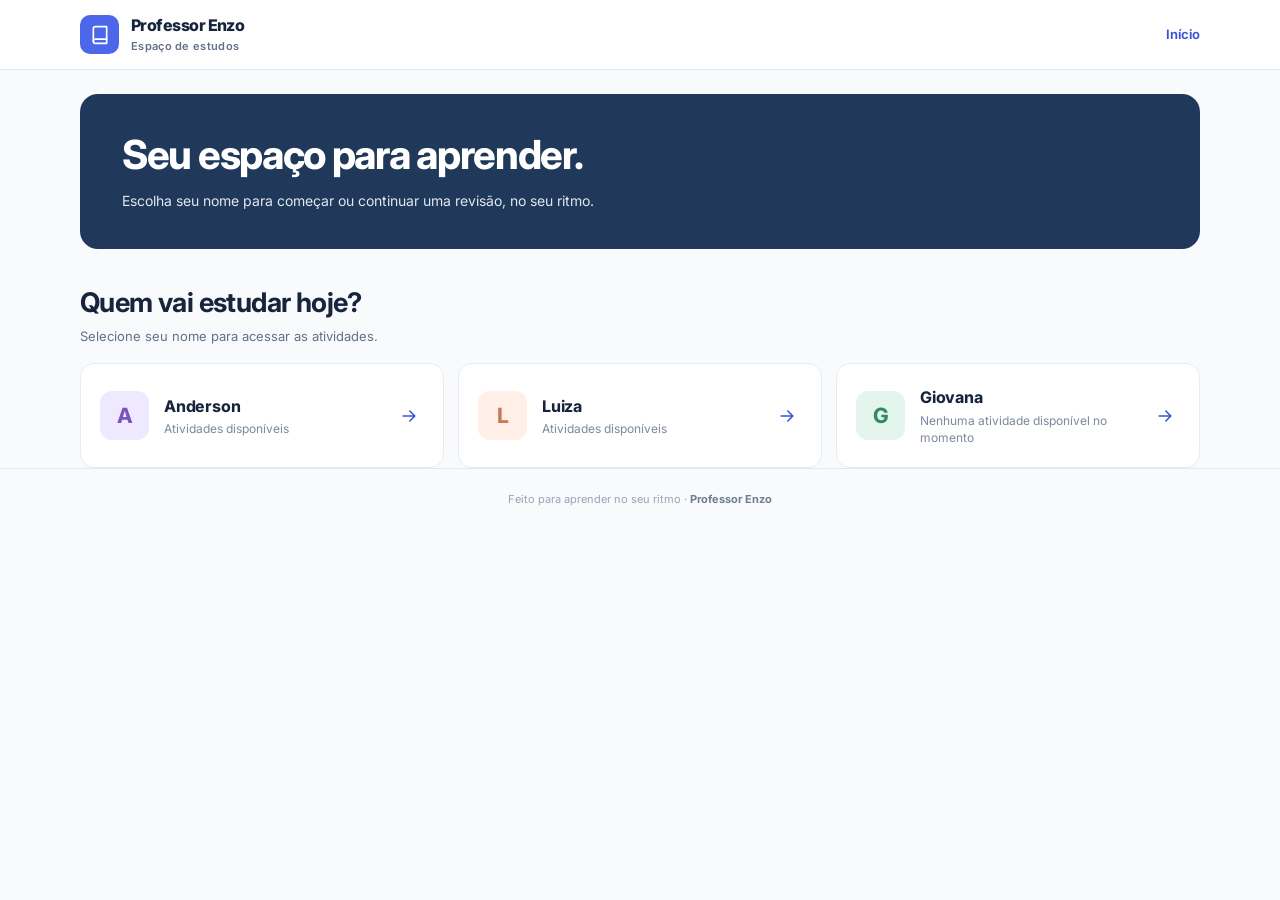
==== commit 9316b580: "feat: carrega revisão de História de Anderson em capitulos.html" ====
--- a/capitulos.html
+++ b/capitulos.html
@@ -11,7 +11,7 @@
   <link href="https://fonts.googleapis.com/css2?family=Inter:wght@400;500;600;650;700;750;800;850;900&display=swap" rel="stylesheet" />
   <link rel="stylesheet" href="styles.css" />
   <script defer src="questions-luiza-23-11.js"></script>
-  <script defer src="questions-anderson-23-11.js"></script>
+  <script defer src="questions-anderson-historia.js"></script>
   <script defer src="app.js"></script>
 </head>
 <body data-page="capitulos">
--- a/styles.css
+++ b/styles.css
@@ -398,3 +398,85 @@
   .self-check-actions .btn { width: 100%; }
   .result-stats .stat span { overflow-wrap: anywhere; }
 }
+
+
+/* Revisões reais do dia 23/11: diferentes formatos, responsividade e estados claros */
+.empty-activities {
+  width: 100%; margin: 0; padding: 28px;
+  color: var(--subtle); background: #fff;
+  border: 1px solid var(--line); border-radius: 14px;
+  font-size: 14px;
+}
+.sequence-row {
+  display: flex; align-items: center; justify-content: space-between;
+  gap: 14px; min-width: 0; border: 1px solid var(--line);
+  background: #fff; border-radius: 11px; padding: 14px;
+}
+.sequence-statement { flex: 1; min-width: 0; overflow-wrap: anywhere; font-size: 14px; line-height: 1.5; }
+.sequence-select {
+  min-width: 110px; max-width: 180px; padding: 10px 12px;
+  background: #fff; color: var(--ink); border: 1px solid #bbc7d8;
+  border-radius: 8px; font: inherit; font-size: 14px;
+}
+.sequence-select:focus-visible { outline: 3px solid #8d9cf7; outline-offset: 2px; }
+.sequence-correct { border-color: #a2d4b9; background: #f0faf4; }
+.sequence-wrong { border-color: #edb9b9; background: #fff6f6; }
+.sequence-select:disabled { color: #25354f; opacity: 1; }
+.exercise-figure { margin: 18px 0 22px; padding: 20px 16px; background: #f9fbfe; border: 1px solid var(--line); border-radius: 12px; }
+.exercise-figure-caption { margin-top: 12px; text-align: center; font-size: 12px; color: var(--subtle); }
+.exercise-grid {
+  display: grid; grid-template-columns: repeat(var(--grid-cols, 6), minmax(0, 1fr));
+  width: min(100%, 300px); margin: 0 auto; border-top: 1px solid #9da9b7; border-left: 1px solid #9da9b7;
+}
+.exercise-cell { aspect-ratio: 1.3; background: #fff; border-bottom: 1px solid #9da9b7; border-right: 1px solid #9da9b7; }
+.exercise-cell-filled { background: #b8cbd0; }
+.exercise-data-grid { display: flex; flex-wrap: wrap; justify-content: center; gap: 10px; }
+.exercise-data-card {
+  display: grid; align-content: center; gap: 5px; min-width: min(100%, 135px);
+  min-height: 76px; padding: 13px 18px; text-align: center;
+  border: 1px solid #becbd3; border-radius: 8px; background: #fff;
+}
+.exercise-data-label { font-size: 12px; color: var(--subtle); }
+.exercise-data-value { font-size: 16px; color: var(--ink); }
+.exercise-clocks { display: flex; flex-wrap: wrap; justify-content: center; gap: 20px; }
+.exercise-clock-item { display: flex; flex-direction: column; align-items: center; gap: 4px; width: min(42%, 185px); }
+.exercise-clock-item svg { display: block; width: 100%; height: auto; }
+.exercise-clock-label { font-size: 13px; font-weight: 700; color: var(--subtle); }
+@media (max-width: 600px) {
+  .sequence-row { align-items: stretch; flex-direction: column; gap: 10px; padding: 12px; }
+  .sequence-select { width: 100%; max-width: none; min-height: 46px; }
+  .exercise-figure { padding: 14px 11px; }
+  .exercise-data-card { flex: 1 1 100px; padding: 10px 12px; min-width: 0; }
+  .exercise-clock-item { width: min(45%, 170px); }
+}
+
+/* Reinício seguro e discreto das atividades sequenciais. */
+.quiz-meta-controls {
+  display: flex;
+  align-items: center;
+  justify-content: flex-end;
+  flex-wrap: wrap;
+  gap: 8px 16px;
+}
+.quiz-reset-button {
+  min-height: 42px;
+  padding: 9px 12px;
+  border: 1px solid var(--line);
+  border-radius: 9px;
+  background: transparent;
+  color: var(--subtle);
+  font: inherit;
+  font-size: 12px;
+  font-weight: 650;
+  cursor: pointer;
+}
+.quiz-reset-button:hover { background: #f3f6fa; color: var(--ink); }
+.quiz-reset-button:focus-visible {
+  outline: 3px solid #8d9cf7;
+  outline-offset: 2px;
+}
+@media (max-width: 640px) {
+  .quiz-meta-controls { width: 100%; justify-content: space-between; }
+  .quiz-reset-button { min-height: 44px; }
+  .chapter-reset { flex: 1 1 100%; }
+}
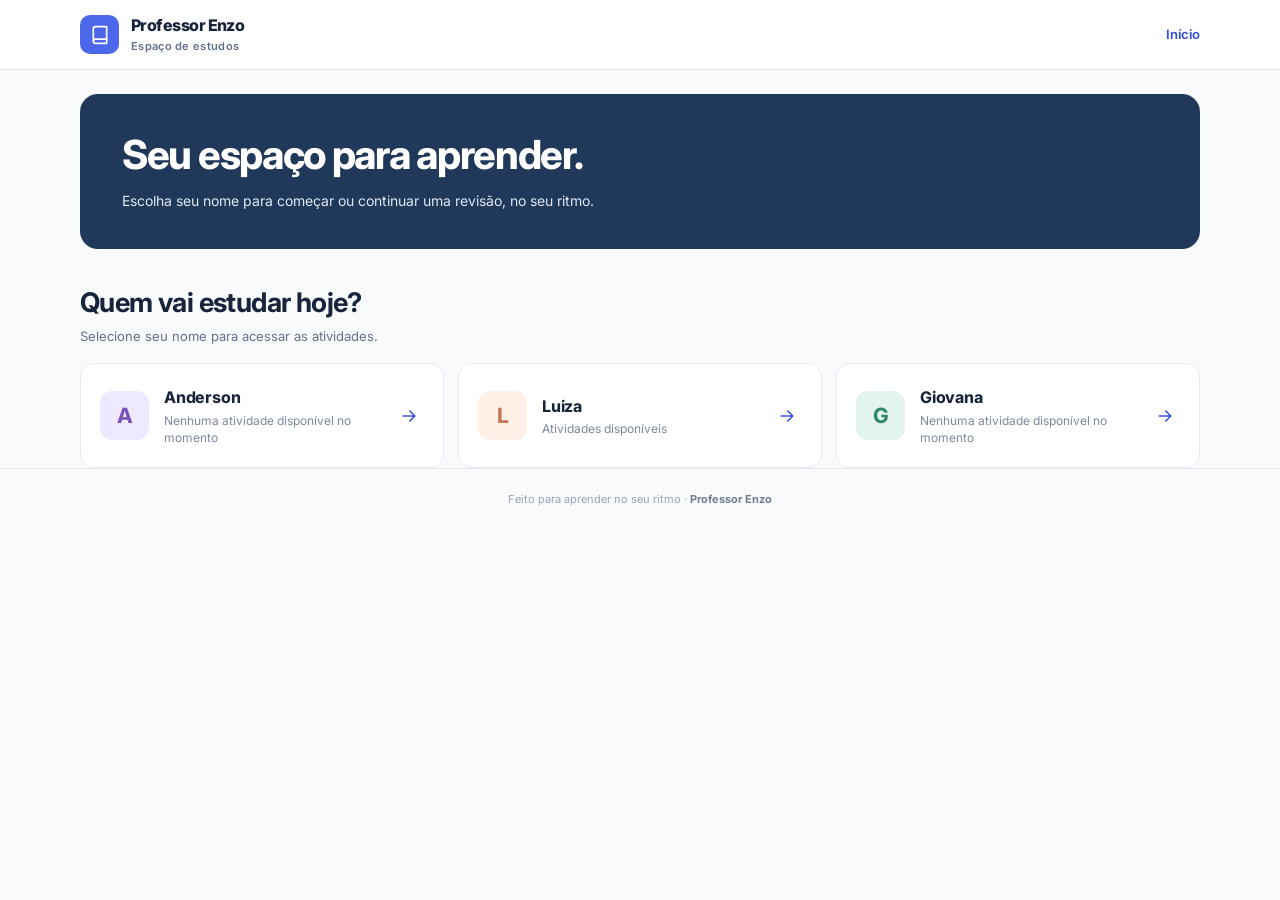
==== commit 27c27702: "feat: substitui fontes de questões em capitulos.html" ====
--- a/capitulos.html
+++ b/capitulos.html
@@ -10,8 +10,8 @@
   <link rel="preconnect" href="https://fonts.gstatic.com" crossorigin />
   <link href="https://fonts.googleapis.com/css2?family=Inter:wght@400;500;600;650;700;750;800;850;900&display=swap" rel="stylesheet" />
   <link rel="stylesheet" href="styles.css" />
-  <script defer src="questions-luiza-23-11.js"></script>
-  <script defer src="questions-anderson-historia.js"></script>
+  <script defer src="questions-luiza-geografia-cap7.js"></script>
+  <script defer src="questions-luiza-geografia-cap8.js"></script>
   <script defer src="app.js"></script>
 </head>
 <body data-page="capitulos">
